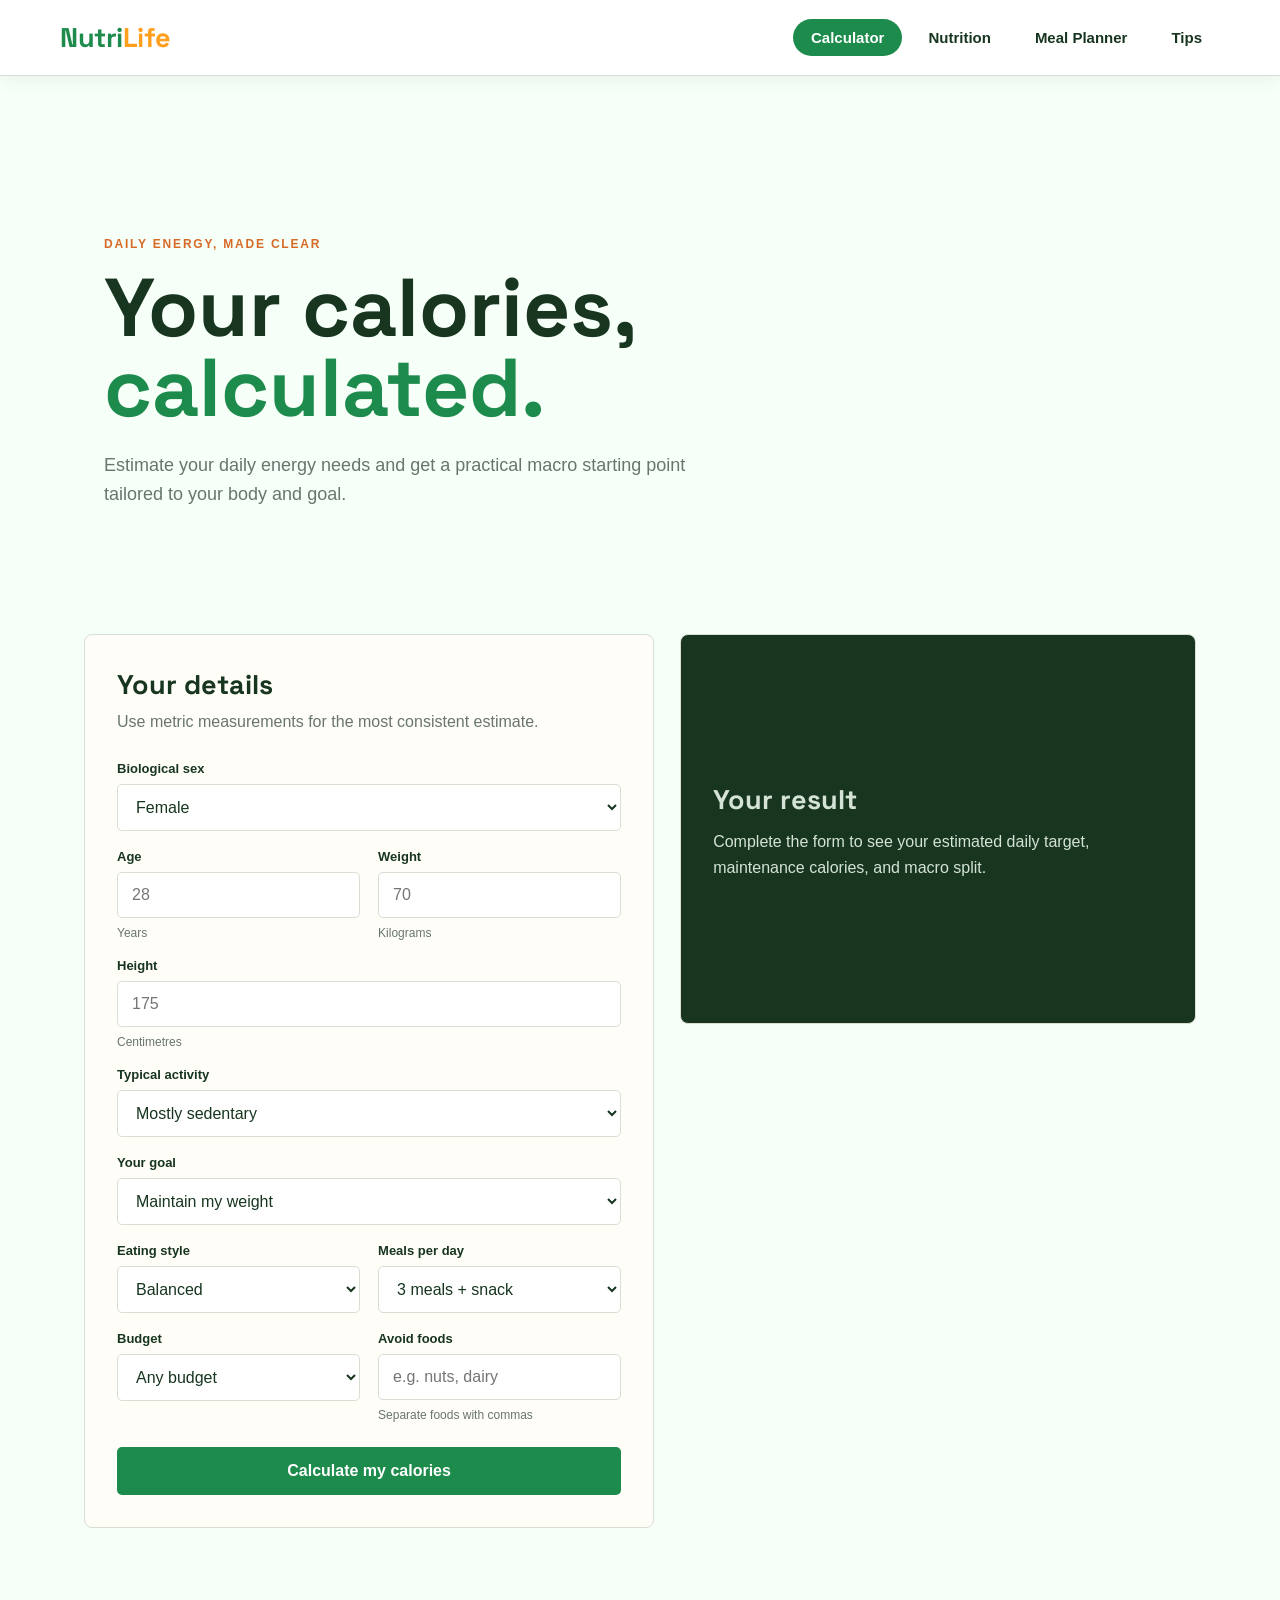
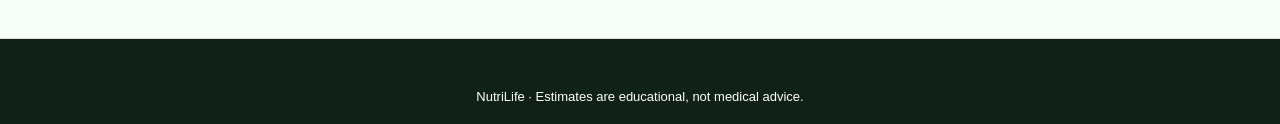
==== calculator.html @ 0fe9500d "c" ====
<!DOCTYPE html>
<html lang="en">
<head>
    <meta charset="UTF-8">
    <meta name="viewport" content="width=device-width, initial-scale=1.0">
    <meta name="description" content="NutriLife calorie calculator for estimating daily calorie needs.">
    <title>Calorie Calculator | NutriLife</title>
    <link rel="stylesheet" href="styles.css">
</head>
<body>
    <header><nav class="navbar"><a href="index.html" class="logo">Nutri<span>Life</span></a><ul class="nav-links" id="navLinks"><li><a href="index.html" class="active">Calculator</a></li><li><a href="nutrition.html">Nutrition</a></li><li><a href="planner.html">Meal Planner</a></li><li><a href="tips.html">Tips</a></li></ul><button class="menu-btn" type="button" onclick="toggleMenu()" aria-label="Open menu">Menu</button></nav></header>
    <main class="calculator-shell">
        <section class="intro"><span class="eyebrow">Daily energy, made clear</span><h1>Your calories,<br><span>calculated.</span></h1><p>Estimate your daily energy needs and get a practical macro starting point tailored to your body and goal.</p></section>
        <div class="calculator-grid">
            <section class="form-panel" aria-labelledby="formTitle"><h2 id="formTitle">Your details</h2><p class="panel-copy">Use metric measurements for the most consistent estimate.</p><form id="calculatorForm"><div class="field-grid">
                <div class="field full"><label for="sex">Biological sex</label><select id="sex" name="sex" required><option value="female">Female</option><option value="male">Male</option></select></div>
                <div class="field"><label for="age">Age</label><input id="age" name="age" type="number" min="15" max="100" placeholder="28" required><span class="hint">Years</span></div>
                <div class="field"><label for="weight">Weight</label><input id="weight" name="weight" type="number" min="35" max="300" step="0.1" placeholder="70" required><span class="hint">Kilograms</span></div>
                <div class="field full"><label for="height">Height</label><input id="height" name="height" type="number" min="120" max="230" placeholder="175" required><span class="hint">Centimetres</span></div>
                <div class="field full"><label for="activity">Typical activity</label><select id="activity" name="activity" required><option value="1.2">Mostly sedentary</option><option value="1.375">Lightly active, 1–3 days/week</option><option value="1.55">Moderately active, 3–5 days/week</option><option value="1.725">Very active, 6–7 days/week</option><option value="1.9">Highly active or physical job</option></select></div>
                <div class="field full"><label for="goal">Your goal</label><select id="goal" name="goal" required><option value="0">Maintain my weight</option><option value="-300">Lose weight gradually</option><option value="300">Gain weight gradually</option></select></div>
                <div class="field"><label for="diet">Eating style</label><select id="diet" name="diet"><option value="balanced">Balanced</option><option value="vegetarian">Vegetarian</option><option value="vegan">Vegan</option><option value="high-protein">High protein</option></select></div>
                <div class="field"><label for="mealsPerDay">Meals per day</label><select id="mealsPerDay" name="mealsPerDay"><option value="3">3 meals</option><option value="4" selected>3 meals + snack</option><option value="5">5 smaller meals</option></select></div>
                <div class="field"><label for="budget">Budget</label><select id="budget" name="budget"><option value="any">Any budget</option><option value="budget">Budget friendly</option></select></div>
                <div class="field"><label for="allergies">Avoid foods</label><input id="allergies" name="allergies" type="text" placeholder="e.g. nuts, dairy"><span class="hint">Separate foods with commas</span></div>
            </div><button class="calculate-btn" type="submit">Calculate my calories</button></form></section>
            <section class="result-panel" id="resultPanel" aria-live="polite" aria-labelledby="resultTitle"><div class="result-empty"><h2 id="resultTitle">Your result</h2><p>Complete the form to see your estimated daily target, maintenance calories, and macro split.</p></div><div class="result-content"><span class="result-label">Suggested daily target</span><div class="target"><span id="targetCalories">0</span> kcal</div><p class="result-note" id="resultNote"></p><div class="stats"><div class="stat"><strong id="maintenanceCalories">0 kcal</strong><span>Maintenance</span></div><div class="stat"><strong id="bmrCalories">0 kcal</strong><span>Resting burn</span></div><div class="stat"><strong id="bmiValue">0</strong><span>Estimated BMI</span></div></div><h3 class="macro-title">Macro starting point</h3><div class="macro"><span>Protein</span><strong id="proteinAmount">0 g</strong></div><div class="macro"><span>Carbohydrates</span><strong id="carbsAmount">0 g</strong></div><div class="macro"><span>Fat</span><strong id="fatsAmount">0 g</strong></div><div class="diet-plan"><h3 class="macro-title">Your daily diet plan</h3><p class="diet-intro">A simple one-day plan matched to your calorie target. Portions can be adjusted to fit your preferences.</p><label class="serving-control" for="servingScale">Portion size <output id="servingValue">100%</output><input id="servingScale" type="range" min="80" max="120" value="100" step="5"></label><div class="meal-plan" id="mealPlan"></div><h3 class="macro-title">Shopping list</h3><div class="shopping-list" id="shoppingList"></div></div></div></section>
        </div>
    </main>
    <footer>NutriLife · Estimates are educational, not medical advice.</footer><script src="calculator.js"></script>
</body>
</html>
---- styles.css ----
@import url('https://fonts.googleapis.com/css2?family=DM+Sans:wght@400;500;700&family=Space+Grotesk:wght@500;600;700&display=swap');

:root {
    --ink: #17231d;
    --muted: #68766d;
    --paper: #f7f5ef;
    --panel: #fffdf8;
    --line: #d9ded3;
    --green: #1d6b4b;
    --lime: #d9ed63;
    --orange: #ef8657;
}

* { box-sizing: border-box; }
html { scroll-behavior: smooth; }
body { margin: 0; color: var(--ink); background: var(--paper); font-family: 'DM Sans', sans-serif; }
button, input, select { font: inherit; }
button { cursor: pointer; }

header { border-bottom: 1px solid var(--line); background: rgba(247, 245, 239, .94); position: sticky; top: 0; z-index: 2; backdrop-filter: blur(12px); }
.navbar { max-width: 1160px; height: 74px; margin: auto; padding: 0 24px; display: flex; align-items: center; justify-content: space-between; }
.logo { color: var(--green); font: 700 25px 'Space Grotesk', sans-serif; text-decoration: none; letter-spacing: 0; }
.logo span { color: var(--orange); }
.nav-links { display: flex; gap: 26px; list-style: none; margin: 0; padding: 0; }
.nav-links a { color: var(--muted); font-size: 14px; text-decoration: none; }
.nav-links a:hover, .nav-links a.active { color: var(--green); }
.menu-btn { display: none; border: 0; background: var(--green); color: white; padding: 9px 12px; border-radius: 6px; }

.calculator-shell { max-width: 1160px; margin: auto; padding: 78px 24px 110px; }
.intro { max-width: 740px; margin-bottom: 46px; }
.eyebrow { color: var(--orange); font-size: 12px; font-weight: 700; letter-spacing: 1.8px; text-transform: uppercase; }
h1, h2, h3 { font-family: 'Space Grotesk', sans-serif; letter-spacing: 0; }
h1 { font-size: clamp(42px, 7vw, 82px); line-height: .98; margin: 16px 0 22px; max-width: 760px; }
h1 span { color: var(--green); }
.intro p { color: var(--muted); font-size: 18px; line-height: 1.6; max-width: 600px; }
.calculator-grid { display: grid; grid-template-columns: minmax(0, 1.05fr) minmax(320px, .95fr); gap: 26px; align-items: start; }
.form-panel, .result-panel { background: var(--panel); border: 1px solid var(--line); border-radius: 8px; padding: 32px; }
.form-panel h2, .result-panel h2 { margin: 0 0 8px; font-size: 27px; }
.panel-copy { color: var(--muted); margin: 0 0 27px; line-height: 1.5; }
.field-grid { display: grid; grid-template-columns: 1fr 1fr; gap: 18px; }
.field { display: flex; flex-direction: column; gap: 8px; }
.field.full { grid-column: 1 / -1; }
label { font-size: 13px; font-weight: 700; }
input, select { width: 100%; border: 1px solid var(--line); border-radius: 5px; padding: 13px 14px; background: white; color: var(--ink); outline: none; }
input:focus, select:focus { border-color: var(--green); box-shadow: 0 0 0 3px rgba(29, 107, 75, .12); }
.hint { color: var(--muted); font-size: 12px; }
.calculate-btn { width: 100%; border: 0; border-radius: 5px; margin-top: 25px; padding: 15px; background: var(--green); color: white; font-weight: 700; }
.calculate-btn:hover { background: #154e38; }
.result-panel { background: var(--green); color: white; position: sticky; top: 100px; }
.result-panel:not(.is-visible) { min-height: 390px; display: flex; flex-direction: column; justify-content: center; }
.result-panel:not(.is-visible) .result-content { display: none; }
.result-empty { color: #d5e3d7; line-height: 1.6; }
.is-visible .result-empty { display: none; }
.result-content { display: none; }
.is-visible .result-content { display: block; }
.nutrition-dashboard { display: grid; grid-template-columns: 1.15fr .85fr; gap: 24px; margin-top: 34px; }
.dashboard-panel { padding: 28px; border: 1px solid var(--line); border-radius: 8px; background: var(--panel); }
.dashboard-heading { display: flex; align-items: flex-start; justify-content: space-between; gap: 18px; }
.dashboard-heading h2 { margin: 6px 0 0; font-size: 24px; }
.dashboard-label { color: var(--orange); font-size: 12px; font-weight: 700; letter-spacing: 1px; text-transform: uppercase; }
.dashboard-copy { color: var(--muted); font-size: 14px; line-height: 1.5; margin: 12px 0 20px; }
.dashboard-reset { border: 1px solid var(--line); border-radius: 5px; background: transparent; color: var(--muted); padding: 8px 12px; font-size: 12px; }
.intake-form { display: grid; grid-template-columns: repeat(3, 1fr); gap: 12px; align-items: end; }
.intake-form label { display: grid; gap: 7px; color: var(--ink); font-size: 12px; font-weight: 700; }
.intake-form input { padding: 11px 12px; }
.intake-form .btn { grid-column: 1 / -1; width: 100%; padding: 12px; }
.intake-status { color: var(--green); font-size: 13px; font-weight: 700; margin-top: 17px; }
.water-percent { color: var(--green); font-size: 19px; font-weight: 700; }
.water-progress { height: 9px; margin: 21px 0; border-radius: 8px; background: #dce8df; overflow: hidden; }
.water-progress-bar { width: 0; height: 100%; border-radius: 8px; background: #4aa9c4; transition: width .25s ease; }
.water-glasses { display: grid; grid-template-columns: repeat(8, 1fr); gap: 7px; }
.water-glass { height: 35px; border: 1px solid #b7d6df; border-radius: 4px; background: #eef8fa; color: white; font-weight: 700; }
.water-glass.filled { border-color: #4aa9c4; background: #4aa9c4; }

@media (max-width: 760px) {
    .nutrition-dashboard { grid-template-columns: 1fr; }
}
@media (max-width: 480px) {
    .intake-form { grid-template-columns: 1fr; }
    .intake-form .btn { grid-column: auto; }
}
.result-label { color: var(--lime); font-size: 13px; font-weight: 700; text-transform: uppercase; letter-spacing: 1px; }
.target { color: var(--lime); font: 700 clamp(48px, 7vw, 72px) 'Space Grotesk', sans-serif; margin: 7px 0 5px; }
.result-note { color: #d5e3d7; line-height: 1.5; margin: 0 0 28px; }
.stats { display: grid; grid-template-columns: 1fr 1fr; gap: 10px; }
.stat { border-top: 1px solid rgba(255,255,255,.25); padding-top: 13px; }
.stat strong { display: block; font: 600 22px 'Space Grotesk', sans-serif; }
.stat span { color: #c0d3c3; font-size: 12px; }
.macro-title { margin: 30px 0 14px; font-size: 16px; }
.macro { display: flex; justify-content: space-between; border-top: 1px solid rgba(255,255,255,.25); padding: 12px 0; color: #e8f1e8; }
.macro strong { color: var(--lime); }
.diet-plan { margin-top: 30px; }
.diet-intro { color: #d5e3d7; font-size: 13px; line-height: 1.5; margin: -2px 0 14px; }
.meal-plan { display: grid; gap: 10px; }
.meal-card { display: flex; align-items: center; justify-content: space-between; gap: 16px; border-top: 1px solid rgba(255,255,255,.25); padding: 12px 0; }
.meal-card p { color: #e8f1e8; font-size: 13px; line-height: 1.4; margin: 5px 0 0; }
.meal-card strong { color: var(--lime); white-space: nowrap; font-size: 14px; }
.meal-label { color: var(--lime); font-size: 12px; font-weight: 700; letter-spacing: .8px; text-transform: uppercase; }
.serving-control { display: grid; grid-template-columns: 1fr auto; gap: 8px; color: #d5e3d7; font-size: 13px; margin: 16px 0; }
.serving-control output { color: var(--lime); font-weight: 700; }
.serving-control input { grid-column: 1 / -1; width: 100%; accent-color: var(--lime); }
.shopping-list { display: grid; gap: 8px; }
.shopping-item { display: flex; align-items: center; gap: 8px; color: #e8f1e8; font-size: 13px; }
.shopping-item input { width: auto; accent-color: var(--lime); }
.history-panel { margin-top: 24px; padding: 28px; border: 1px solid var(--line); border-radius: 8px; background: var(--panel); }
.history-list { display: grid; gap: 8px; }
.history-row { display: flex; flex-wrap: wrap; gap: 16px; border-top: 1px solid var(--line); padding: 12px 0; color: var(--muted); font-size: 13px; }
.history-row strong { color: var(--ink); margin-right: auto; }
.history-delete { border: 1px solid #e2b8ad; border-radius: 5px; padding: 5px 9px; background: transparent; color: #c65f48; font-size: 12px; }
.history-delete:hover { background: #fff0eb; }
.smart-tools, .insights-grid { display: grid; grid-template-columns: repeat(2, minmax(0, 1fr)); gap: 24px; margin-top: 24px; }
.quick-log-grid, .preset-buttons { display: grid; grid-template-columns: repeat(3, 1fr); gap: 10px; margin-top: 20px; }
.quick-log, .preset-buttons button { display: flex; align-items: center; justify-content: center; gap: 8px; min-height: 58px; border: 1px solid var(--line); border-radius: 6px; background: white; color: var(--ink); font-weight: 700; }
.quick-log:hover, .preset-buttons button:hover { border-color: var(--green); color: var(--green); }
.quick-log span { display: grid; text-align: left; font-size: 12px; }
.quick-log small { color: var(--muted); font-size: 11px; font-weight: 400; }
.quick-status { color: var(--muted); font-size: 12px; line-height: 1.4; margin-top: 15px; }
.tool-row { display: flex; align-items: center; gap: 8px; margin-top: 18px; }
.tool-row input, .tool-row select { min-width: 0; padding: 11px 12px; }
.tool-row input { flex: 1; }
.tool-small { border: 0; border-radius: 5px; padding: 11px 14px; background: var(--green); color: white; font-weight: 700; white-space: nowrap; }
.tool-small:hover { background: #146b39; }
.barcode-video { width: 100%; max-height: 180px; margin-top: 15px; object-fit: cover; border-radius: 6px; background: #102217; }
.rings { display: flex; justify-content: space-around; gap: 18px; margin: 24px 0 12px; }
.ring { --ring-progress: 0deg; width: 92px; height: 92px; display: grid; place-content: center; text-align: center; border-radius: 50%; background: conic-gradient(var(--orange) var(--ring-progress), #e5e9df 0); position: relative; }
.ring::before { content: ""; position: absolute; inset: 8px; border-radius: 50%; background: var(--panel); }
.ring span, .ring small { position: relative; z-index: 1; }
.ring span { font-weight: 700; font-size: 17px; }
.ring small { font-size: 10px; color: var(--muted); }
.weekly-total { color: var(--green); font: 700 34px 'Space Grotesk', sans-serif; margin-top: 22px; }
.week-bars { display: flex; align-items: end; gap: 8px; height: 70px; margin-top: 20px; border-bottom: 1px solid var(--line); }
.week-bars span { flex: 1; min-height: 4px; border-radius: 4px 4px 0 0; background: var(--orange); }
.density-grade { color: var(--green); font: 700 36px 'Space Grotesk', sans-serif; }
.density-meter { height: 12px; margin-top: 24px; border-radius: 8px; background: #e5e9df; overflow: hidden; }
.density-meter div { width: 0; height: 100%; border-radius: inherit; background: linear-gradient(90deg, var(--orange), var(--lime)); transition: width .3s ease; }
.badges { display: flex; gap: 8px; flex-wrap: wrap; margin-top: 24px; }
.badges span { padding: 9px 11px; border: 1px solid var(--line); border-radius: 5px; color: var(--muted); font-size: 12px; }
.badges span.unlocked { border-color: var(--green); background: #e8f5e9; color: var(--green); font-weight: 700; }
.export-buttons { display: flex; gap: 8px; margin-top: 18px; }
.reminder-panel { margin-top: 24px; }
.reminder-controls { display: flex; align-items: end; gap: 12px; flex-wrap: wrap; margin-top: 20px; }
.reminder-controls label { display: grid; gap: 7px; color: var(--ink); font-size: 12px; }
.reminder-controls input { padding: 10px; }

@media (max-width: 760px) {
    .smart-tools, .insights-grid { grid-template-columns: 1fr; }
}
@media (max-width: 480px) {
    .quick-log-grid, .preset-buttons { grid-template-columns: 1fr; }
    .tool-row { flex-wrap: wrap; }
    .tool-row input, .tool-row select { flex: 1 1 42%; }
    .rings { gap: 8px; }
    .ring { width: 78px; height: 78px; }
}
footer { border-top: 1px solid var(--line); padding: 24px; color: var(--muted); font-size: 13px; text-align: center; }

@media (max-width: 760px) {
    .nav-links { display: none; }
    .menu-btn { display: block; }
    .calculator-shell { padding-top: 54px; }
    .calculator-grid { grid-template-columns: 1fr; }
    .result-panel { position: static; }
}
@media (max-width: 480px) {
    .navbar, .calculator-shell { padding-left: 18px; padding-right: 18px; }
    .form-panel, .result-panel { padding: 23px; }
    .field-grid { grid-template-columns: 1fr; }
    .field.full { grid-column: auto; }
}/* =========================
   GOOGLE FONTS
========================= */

@import url('https://fonts.googleapis.com/css2?family=Inter:wght@400;600;700;900&display=swap');

/* =========================
   GLOBAL STYLES
========================= */

* {
    margin: 0;
    padding: 0;
    box-sizing: border-box;
    scroll-behavior: smooth;
}

body {
    font-family: 'Inter', Arial, Helvetica, sans-serif;
    background: #f6fff8;
    color: #17351f;
}

button,
input {
    font: inherit;
}

button {
    cursor: pointer;
}

a {
    text-decoration: none;
    color: inherit;
}

/* =========================
   NAVBAR
========================= */

header {
    position: sticky;
    top: 0;
    z-index: 1000;
    background: rgba(255, 255, 255, 0.92);
    backdrop-filter: blur(14px);
    -webkit-backdrop-filter: blur(14px);
    box-shadow: 0 2px 20px rgba(0, 0, 0, 0.07);
}

.navbar {
    max-width: 1200px;
    margin: auto;
    height: 75px;
    display: flex;
    align-items: center;
    justify-content: space-between;
    padding: 0 20px;
}

.logo {
    font-size: 27px;
    font-weight: 900;
    color: #1d8b4c;
    letter-spacing: -0.5px;
}

.logo span {
    color: #ff9f1c;
}

.nav-links {
    display: flex;
    gap: 8px;
    list-style: none;
}

.nav-links a {
    text-decoration: none;
    color: #17351f;
    font-weight: 600;
    padding: 10px 18px;
    border-radius: 30px;
    transition: all 0.3s ease;
    font-size: 15px;
}

.nav-links a:hover {
    color: #1d8b4c;
    background: rgba(29, 139, 76, 0.08);
}

.nav-links a.active {
    color: white;
    background: #1d8b4c;
}

.menu-btn {
    display: none;
    border: none;
    background: #1d8b4c;
    color: white;
    padding: 10px 13px;
    border-radius: 8px;
    font-size: 18px;
}

/* =========================
   HERO
========================= */

.hero {
    min-height: 650px;
    display: flex;
    align-items: center;
    background:
        linear-gradient(90deg, rgba(246, 255, 248, 0.98), rgba(246, 255, 248, 0.65)),
        url("https://images.unsplash.com/photo-1498837167922-ddd27525d352?auto=format&fit=crop&w=1800&q=80") center/cover;
}

.hero-content {
    max-width: 1200px;
    width: 100%;
    margin: auto;
    padding: 60px 20px;
}

.hero h1 {
    max-width: 650px;
    font-size: clamp(45px, 7vw, 78px);
    line-height: 1;
    margin-bottom: 25px;
    letter-spacing: -2px;
}

.hero h1 span {
    color: #1d8b4c;
}

.hero p {
    max-width: 580px;
    font-size: 20px;
    line-height: 1.7;
    color: #52645a;
    margin-bottom: 30px;
}

.hero-buttons {
    display: flex;
    gap: 15px;
    flex-wrap: wrap;
}

/* =========================
   PAGE HERO (sub-pages)
========================= */

.page-hero {
    padding: 70px 20px 50px;
    text-align: center;
    position: relative;
    overflow: hidden;
}

.page-hero::before {
    content: '';
    position: absolute;
    inset: 0;
    background: linear-gradient(135deg, #e8f5e9 0%, #f6fff8 50%, #fff3e0 100%);
    z-index: 0;
}

.page-hero > * {
    position: relative;
    z-index: 1;
}

.page-hero .page-icon {
    font-size: 56px;
    margin-bottom: 16px;
    display: block;
    animation: float 3s ease-in-out infinite;
}

@keyframes float {
    0%, 100% { transform: translateY(0); }
    50% { transform: translateY(-10px); }
}

.page-hero h1 {
    font-size: clamp(34px, 5vw, 52px);
    margin-bottom: 12px;
    letter-spacing: -1.5px;
    color: #17351f;
}

.page-hero h1 span {
    color: #1d8b4c;
}

.page-hero p {
    font-size: 18px;
    color: #68766d;
    max-width: 550px;
    margin: 0 auto;
    line-height: 1.6;
}

/* =========================
   BUTTONS
========================= */

.btn {
    border: none;
    padding: 15px 28px;
    border-radius: 30px;
    font-weight: 700;
    transition: all 0.3s ease;
    font-size: 15px;
    display: inline-block;
}

.btn-primary {
    background: #1d8b4c;
    color: white;
    box-shadow: 0 4px 15px rgba(29, 139, 76, 0.3);
}

.btn-primary:hover {
    transform: translateY(-3px);
    background: #146b39;
    box-shadow: 0 6px 20px rgba(29, 139, 76, 0.4);
}

.btn-secondary {
    background: white;
    color: #1d8b4c;
    border: 2px solid #1d8b4c;
}

.btn-secondary:hover {
    background: #1d8b4c;
    color: white;
}

/* =========================
   SECTIONS
========================= */

section {
    padding: 80px 20px;
}

.container {
    max-width: 1200px;
    margin: auto;
}

.section-title {
    text-align: center;
    margin-bottom: 45px;
}

.section-title h2 {
    font-size: 40px;
    margin-bottom: 12px;
    letter-spacing: -1px;
}

.section-title p {
    color: #68766d;
    font-size: 17px;
}

/* =========================
   BENEFITS
========================= */

.benefits {
    background: white;
}

.benefit-grid {
    display: grid;
    grid-template-columns: repeat(4, 1fr);
    gap: 20px;
}

.benefit-card {
    text-align: center;
    padding: 35px 22px;
    border-radius: 20px;
    background: #f6fff8;
    transition: all 0.3s ease;
    border: 1px solid transparent;
}

.benefit-card:hover {
    transform: translateY(-8px);
    box-shadow: 0 15px 35px rgba(0, 0, 0, 0.08);
    border-color: rgba(29, 139, 76, 0.15);
}

.benefit-icon {
    font-size: 45px;
    margin-bottom: 15px;
}

.benefit-card h3 {
    margin-bottom: 10px;
    font-size: 18px;
}

.benefit-card p {
    color: #68766d;
    font-size: 15px;
    line-height: 1.5;
}

/* =========================
   RECIPES
========================= */

.recipes {
    background: #f1faf3;
}

.recipe-tools {
    display: flex;
    justify-content: center;
    gap: 12px;
    flex-wrap: wrap;
    margin-bottom: 35px;
}

#searchBox {
    width: 320px;
    max-width: 100%;
    padding: 14px 18px;
    border-radius: 30px;
    border: 1px solid #cbd8cf;
    outline: none;
    font-size: 15px;
    transition: border-color 0.3s, box-shadow 0.3s;
}

#searchBox:focus {
    border-color: #1d8b4c;
    box-shadow: 0 0 0 3px rgba(29, 139, 76, 0.1);
}

.filter-btn {
    padding: 12px 20px;
    border-radius: 25px;
    border: none;
    background: white;
    color: #1d8b4c;
    font-weight: 700;
    font-size: 14px;
    transition: all 0.3s ease;
}

.filter-btn.active,
.filter-btn:hover {
    background: #1d8b4c;
    color: white;
    box-shadow: 0 4px 12px rgba(29, 139, 76, 0.25);
}

.recipe-grid {
    display: grid;
    grid-template-columns: repeat(3, 1fr);
    gap: 25px;
}

.world-recipes {
    background: #fffdf8;
}

.world-controls {
    display: flex;
    align-items: center;
    justify-content: center;
    gap: 12px;
    margin-bottom: 35px;
}

.world-controls label {
    color: #17351f;
    font-weight: 700;
}

#countrySelect {
    min-width: 240px;
    padding: 13px 18px;
    border: 1px solid #cbd8cf;
    border-radius: 30px;
    background: white;
    color: #17351f;
    font-size: 15px;
}

.country-tag {
    display: inline-block;
    margin-bottom: 10px;
    color: #d66b27;
    font-size: 12px;
    font-weight: 800;
    letter-spacing: 1px;
    text-transform: uppercase;
}

.recipe-card {
    background: white;
    border-radius: 20px;
    overflow: hidden;
    box-shadow: 0 5px 20px rgba(0, 0, 0, 0.07);
    transition: all 0.35s ease;
}

.recipe-card:hover {
    transform: translateY(-7px);
    box-shadow: 0 12px 35px rgba(0, 0, 0, 0.12);
}

.recipe-img {
    height: 220px;
    width: 100%;
    object-fit: cover;
    transition: transform 0.5s ease;
}

.recipe-card:hover .recipe-img {
    transform: scale(1.05);
}

.recipe-body {
    padding: 22px;
}

.recipe-body h3 {
    margin-bottom: 10px;
    font-size: 22px;
}

.recipe-body p {
    color: #68766d;
    line-height: 1.5;
    margin-bottom: 15px;
    font-size: 15px;
}

.recipe-info {
    display: flex;
    justify-content: space-between;
    color: #1d8b4c;
    font-size: 14px;
    margin-bottom: 15px;
    font-weight: 600;
}

.favorite {
    float: right;
    border: none;
    background: transparent;
    font-size: 25px;
    transition: transform 0.2s;
}

.favorite:hover {
    transform: scale(1.2);
}

/* =========================
   RECIPE MODAL
========================= */

.recipe-modal-overlay {
    position: fixed;
    inset: 0;
    background: rgba(0, 0, 0, 0.6);
    backdrop-filter: blur(6px);
    -webkit-backdrop-filter: blur(6px);
    z-index: 2000;
    display: flex;
    align-items: center;
    justify-content: center;
    padding: 20px;
    opacity: 0;
    visibility: hidden;
    transition: all 0.35s ease;
}

.recipe-modal-overlay.active {
    opacity: 1;
    visibility: visible;
}

.recipe-modal {
    background: white;
    border-radius: 24px;
    max-width: 680px;
    width: 100%;
    max-height: 90vh;
    overflow-y: auto;
    box-shadow: 0 25px 60px rgba(0, 0, 0, 0.25);
    transform: translateY(30px) scale(0.95);
    transition: transform 0.35s ease;
    position: relative;
}

.recipe-modal-overlay.active .recipe-modal {
    transform: translateY(0) scale(1);
}

.recipe-modal-close {
    position: absolute;
    top: 16px;
    right: 16px;
    width: 40px;
    height: 40px;
    border-radius: 50%;
    border: none;
    background: rgba(255, 255, 255, 0.9);
    backdrop-filter: blur(8px);
    font-size: 20px;
    display: flex;
    align-items: center;
    justify-content: center;
    z-index: 10;
    transition: all 0.2s;
    box-shadow: 0 2px 10px rgba(0, 0, 0, 0.15);
}

.recipe-modal-close:hover {
    background: white;
    transform: scale(1.1);
}

.recipe-modal-img {
    width: 100%;
    height: 280px;
    object-fit: cover;
    border-radius: 24px 24px 0 0;
}

.recipe-modal-body {
    padding: 32px;
}

.recipe-modal-body h2 {
    font-size: 28px;
    margin-bottom: 6px;
    letter-spacing: -0.5px;
    color: #17351f;
}

.recipe-modal-meta {
    display: flex;
    gap: 20px;
    margin-bottom: 24px;
    color: #1d8b4c;
    font-weight: 600;
    font-size: 15px;
}

.recipe-modal-section {
    margin-bottom: 28px;
}

.recipe-modal-section h3 {
    font-size: 18px;
    color: #17351f;
    margin-bottom: 14px;
    display: flex;
    align-items: center;
    gap: 8px;
}

.recipe-modal-section h3 .section-icon {
    font-size: 22px;
}

/* Ingredients as tags */

.ingredients-list {
    display: flex;
    flex-wrap: wrap;
    gap: 8px;
    list-style: none;
}

.ingredients-list li {
    background: #f1faf3;
    border: 1px solid rgba(29, 139, 76, 0.15);
    padding: 8px 16px;
    border-radius: 30px;
    font-size: 14px;
    color: #17351f;
    font-weight: 500;
    transition: all 0.2s;
}

.ingredients-list li:hover {
    background: #e0f2e5;
    border-color: rgba(29, 139, 76, 0.3);
}

/* Steps numbered list */

.steps-list {
    list-style: none;
    counter-reset: step-counter;
}

.steps-list li {
    counter-increment: step-counter;
    display: flex;
    align-items: flex-start;
    gap: 16px;
    padding: 16px 0;
    border-bottom: 1px solid #f0f5f1;
    font-size: 15px;
    line-height: 1.6;
    color: #3a4d40;
}

.steps-list li:last-child {
    border-bottom: none;
}

.steps-list li::before {
    content: counter(step-counter);
    min-width: 36px;
    height: 36px;
    background: linear-gradient(135deg, #1d8b4c, #2ecc71);
    color: white;
    border-radius: 50%;
    display: flex;
    align-items: center;
    justify-content: center;
    font-weight: 700;
    font-size: 14px;
    flex-shrink: 0;
    box-shadow: 0 3px 10px rgba(29, 139, 76, 0.25);
}

/* Custom scrollbar for modal */

.recipe-modal::-webkit-scrollbar {
    width: 6px;
}

.recipe-modal::-webkit-scrollbar-track {
    background: transparent;
}

.recipe-modal::-webkit-scrollbar-thumb {
    background: #cbd8cf;
    border-radius: 10px;
}

@media(max-width: 600px) {
    .recipe-modal-img {
        height: 200px;
    }

    .recipe-modal-body {
        padding: 24px 20px;
    }

    .recipe-modal-body h2 {
        font-size: 24px;
    }
}

/* =========================
   CALORIE CALCULATOR
========================= */

.calculator-shell {
    max-width: 1160px;
    margin: auto;
    padding: 78px 24px 110px;
}

.calculator-shell .intro {
    max-width: 740px;
    margin-bottom: 46px;
}

.calculator-shell .eyebrow {
    color: #d66b27;
    font-size: 12px;
    font-weight: 700;
    letter-spacing: 1.8px;
    text-transform: uppercase;
}

.calculator-shell h1 {
    font-size: clamp(42px, 7vw, 82px);
    line-height: .98;
    margin: 16px 0 22px;
}

.calculator-shell h1 span { color: #1d8b4c; }

.calculator-shell .intro p {
    color: #68766d;
    font-size: 18px;
    line-height: 1.6;
    max-width: 600px;
}

.calculator-grid {
    display: grid;
    grid-template-columns: minmax(0, 1.05fr) minmax(320px, .95fr);
    gap: 26px;
    align-items: start;
}

.form-panel,
.result-panel {
    background: #fffdf8;
    border: 1px solid #d9ded3;
    border-radius: 8px;
    padding: 32px;
}

.form-panel h2,
.result-panel h2 { margin: 0 0 8px; font-size: 27px; }
.panel-copy { color: #68766d; margin: 0 0 27px; line-height: 1.5; }
.field-grid { display: grid; grid-template-columns: 1fr 1fr; gap: 18px; }
.field { display: flex; flex-direction: column; gap: 8px; }
.field.full { grid-column: 1 / -1; }
.field label { font-size: 13px; font-weight: 700; }
.field input,
.field select { width: 100%; padding: 13px 14px; border: 1px solid #d9ded3; border-radius: 5px; background: white; color: #17351f; outline: none; }
.field input:focus,
.field select:focus { border-color: #1d8b4c; box-shadow: 0 0 0 3px rgba(29, 139, 76, .12); }
.hint { color: #68766d; font-size: 12px; }
.calculate-btn { width: 100%; border: 0; border-radius: 5px; margin-top: 25px; padding: 15px; background: #1d8b4c; color: white; font-weight: 700; }
.calculate-btn:hover { background: #146b39; }
.result-panel { background: #17351f; color: white; position: sticky; top: 100px; }
.result-panel:not(.is-visible) { min-height: 390px; display: flex; flex-direction: column; justify-content: center; }
.result-panel:not(.is-visible) .result-content,
.result-content { display: none; }
.result-panel.is-visible .result-content { display: block; }
.result-empty { color: #d5e3d7; line-height: 1.6; }
.result-panel.is-visible .result-empty { display: none; }
.result-label { color: #d9ed63; font-size: 13px; font-weight: 700; text-transform: uppercase; letter-spacing: 1px; }
.target { color: #d9ed63; font-size: clamp(48px, 7vw, 72px); font-weight: 900; margin: 7px 0 5px; }
.result-note { color: #d5e3d7; line-height: 1.5; margin: 0 0 28px; }
.stats { display: grid; grid-template-columns: 1fr 1fr; gap: 10px; }
.stat { border-top: 1px solid rgba(255,255,255,.25); padding-top: 13px; }
.stat strong { display: block; font-size: 22px; }
.stat span { color: #c0d3c3; font-size: 12px; }
.macro-title { margin: 30px 0 14px; font-size: 16px; }
.macro { display: flex; justify-content: space-between; border-top: 1px solid rgba(255,255,255,.25); padding: 12px 0; color: #e8f1e8; }
.macro strong { color: #d9ed63; }

@media(max-width: 760px) {
    .calculator-grid { grid-template-columns: 1fr; }
    .result-panel { position: static; }
}

@media(max-width: 480px) {
    .form-panel, .result-panel { padding: 23px; }
    .field-grid { grid-template-columns: 1fr; }
    .field.full { grid-column: auto; }
}

/* =========================
   NUTRITION
========================= */

.nutrition {
    background: white;
}

.nutrition-grid {
    display: grid;
    grid-template-columns: repeat(4, 1fr);
    gap: 20px;
}

.nutrition-card {
    padding: 30px;
    border-radius: 20px;
    text-align: center;
    background: #f6fff8;
    transition: all 0.3s ease;
    border: 1px solid transparent;
}

.nutrition-card:hover {
    transform: translateY(-5px);
    box-shadow: 0 10px 25px rgba(0, 0, 0, 0.06);
    border-color: rgba(29, 139, 76, 0.15);
}

.nutrition-card .number {
    font-size: 42px;
    font-weight: 900;
    color: #1d8b4c;
}

.nutrition-card h3 {
    margin-top: 5px;
    font-size: 17px;
}

.nutrition-card p {
    color: #68766d;
    font-size: 14px;
    margin-top: 4px;
}

.progress {
    width: 100%;
    height: 8px;
    background: #dce8df;
    border-radius: 10px;
    margin-top: 15px;
    overflow: hidden;
}

.progress-bar {
    height: 100%;
    background: linear-gradient(90deg, #1d8b4c, #2ecc71);
    border-radius: 10px;
    transition: width 1s ease;
}

/* Nutrition info panel */

.nutrition-info-grid {
    display: grid;
    grid-template-columns: repeat(2, 1fr);
    gap: 25px;
    margin-top: 50px;
}

.nutrition-info-card {
    background: #f6fff8;
    border-radius: 20px;
    padding: 30px;
    border: 1px solid rgba(29, 139, 76, 0.1);
    transition: all 0.3s ease;
}

.nutrition-info-card:hover {
    box-shadow: 0 8px 25px rgba(0, 0, 0, 0.06);
    border-color: rgba(29, 139, 76, 0.2);
}

.nutrition-info-card .info-icon {
    font-size: 36px;
    margin-bottom: 12px;
}

.nutrition-info-card h3 {
    margin-bottom: 8px;
    font-size: 20px;
    color: #17351f;
}

.nutrition-info-card p {
    color: #68766d;
    line-height: 1.6;
    font-size: 15px;
}

/* =========================
   MEAL PLANNER
========================= */

.planner {
    background: #17351f;
    color: white;
}

.planner-container {
    max-width: 900px;
    margin: auto;
}

.day-tabs {
    display: flex;
    gap: 8px;
    flex-wrap: wrap;
    justify-content: center;
    margin-bottom: 30px;
}

.day-tab {
    padding: 10px 20px;
    border-radius: 25px;
    border: 2px solid rgba(255, 255, 255, 0.2);
    background: transparent;
    color: white;
    font-weight: 600;
    font-size: 14px;
    transition: all 0.3s ease;
}

.day-tab.active,
.day-tab:hover {
    background: #ff9f1c;
    border-color: #ff9f1c;
    color: white;
}

.meal-section-label {
    color: #b8c6bd;
    font-size: 13px;
    font-weight: 700;
    text-transform: uppercase;
    letter-spacing: 1px;
    margin-bottom: 10px;
    margin-top: 20px;
}

.meal-input {
    display: flex;
    gap: 10px;
    margin-bottom: 25px;
}

.meal-input input {
    flex: 1;
    padding: 15px 18px;
    border: none;
    border-radius: 12px;
    outline: none;
    font-size: 15px;
}

.meal-input input:focus {
    box-shadow: 0 0 0 3px rgba(255, 159, 28, 0.3);
}

.add-btn {
    border: none;
    padding: 0 22px;
    border-radius: 12px;
    background: #ff9f1c;
    color: white;
    font-weight: 700;
    transition: all 0.3s ease;
    font-size: 15px;
}

.add-btn:hover {
    background: #e8900a;
    transform: translateY(-2px);
}

.meal-list {
    list-style: none;
}

.meal-list li {
    background: white;
    color: #17351f;
    margin-bottom: 10px;
    padding: 16px 20px;
    border-radius: 12px;
    display: flex;
    justify-content: space-between;
    align-items: center;
    animation: slideIn 0.3s ease;
    font-weight: 500;
}

@keyframes slideIn {
    from {
        opacity: 0;
        transform: translateY(-10px);
    }
    to {
        opacity: 1;
        transform: translateY(0);
    }
}

.remove {
    border: none;
    background: transparent;
    color: #e74c3c;
    font-weight: bold;
    transition: transform 0.2s;
}

.remove:hover {
    transform: scale(1.1);
}

/* =========================
   TIPS
========================= */

.tips {
    background: #f1faf3;
}

.tip-box {
    background: white;
    border-radius: 25px;
    padding: 50px 40px;
    text-align: center;
    max-width: 800px;
    margin: auto;
    box-shadow: 0 10px 30px rgba(0, 0, 0, 0.06);
    border: 1px solid rgba(29, 139, 76, 0.08);
}

#tipText {
    font-size: 24px;
    line-height: 1.5;
    margin-bottom: 25px;
    color: #17351f;
    font-weight: 500;
}

.tips-grid {
    display: grid;
    grid-template-columns: repeat(3, 1fr);
    gap: 20px;
    margin-top: 50px;
}

.tip-card {
    background: white;
    border-radius: 20px;
    padding: 30px 25px;
    text-align: center;
    box-shadow: 0 5px 15px rgba(0, 0, 0, 0.05);
    transition: all 0.3s ease;
    border: 1px solid transparent;
}

.tip-card:hover {
    transform: translateY(-6px);
    box-shadow: 0 12px 30px rgba(0, 0, 0, 0.1);
    border-color: rgba(29, 139, 76, 0.15);
}

.tip-card .tip-icon {
    font-size: 40px;
    margin-bottom: 15px;
    display: block;
}

.tip-card h3 {
    font-size: 18px;
    margin-bottom: 8px;
    color: #17351f;
}

.tip-card p {
    color: #68766d;
    font-size: 15px;
    line-height: 1.5;
}

/* =========================
   NEWSLETTER
========================= */

.newsletter {
    background: white;
}

.newsletter-box {
    max-width: 800px;
    margin: auto;
    background: linear-gradient(135deg, #1d8b4c, #146b39);
    color: white;
    border-radius: 25px;
    padding: 55px 35px;
    text-align: center;
    box-shadow: 0 15px 40px rgba(29, 139, 76, 0.25);
}

.newsletter-box h2 {
    font-size: 35px;
    margin-bottom: 15px;
    letter-spacing: -0.5px;
}

.newsletter-box p {
    margin-bottom: 25px;
    font-size: 17px;
    opacity: 0.9;
}

.newsletter-form {
    display: flex;
    max-width: 550px;
    margin: auto;
}

.newsletter-form input {
    flex: 1;
    padding: 16px 20px;
    border: none;
    border-radius: 30px 0 0 30px;
    outline: none;
    font-size: 15px;
}

.newsletter-form button {
    padding: 16px 28px;
    border: none;
    border-radius: 0 30px 30px 0;
    background: #ff9f1c;
    color: white;
    font-weight: bold;
    font-size: 15px;
    transition: background 0.3s;
}

.newsletter-form button:hover {
    background: #e8900a;
}

/* =========================
   FOOTER
========================= */

footer {
    background: #102217;
    color: white;
    padding: 50px 20px 20px;
}

.footer-grid {
    max-width: 1200px;
    margin: auto;
    display: grid;
    grid-template-columns: 2fr 1fr 1fr;
    gap: 40px;
}

footer h3 {
    margin-bottom: 15px;
    font-size: 18px;
}

footer p,
footer li {
    color: #b8c6bd;
    line-height: 1.8;
    font-size: 15px;
}

footer ul {
    list-style: none;
}

footer a {
    color: #b8c6bd;
    text-decoration: none;
    transition: color 0.3s;
}

footer a:hover {
    color: white;
}

.copyright {
    text-align: center;
    border-top: 1px solid #2c3e32;
    margin-top: 35px;
    padding-top: 20px;
    color: #8fa095;
    font-size: 14px;
}

/* =========================
   MOBILE
========================= */

@media(max-width: 900px) {

    .benefit-grid,
    .nutrition-grid {
        grid-template-columns: repeat(2, 1fr);
    }

    .recipe-grid {
        grid-template-columns: repeat(2, 1fr);
    }

    .nutrition-info-grid {
        grid-template-columns: 1fr;
    }

    .tips-grid {
        grid-template-columns: repeat(2, 1fr);
    }

    .nav-links {
        display: none;
        position: absolute;
        top: 75px;
        left: 0;
        width: 100%;
        background: white;
        flex-direction: column;
        padding: 25px;
        box-shadow: 0 10px 20px rgba(0, 0, 0, 0.1);
        gap: 5px;
    }

    .nav-links.show {
        display: flex;
    }

    .menu-btn {
        display: block;
    }
}

@media(max-width: 600px) {

    .hero {
        min-height: 600px;
    }

    .hero h1 {
        font-size: 48px;
    }

    .hero p {
        font-size: 17px;
    }

    .benefit-grid,
    .nutrition-grid,
    .recipe-grid,
    .footer-grid,
    .tips-grid {
        grid-template-columns: 1fr;
    }

    .meal-input {
        flex-direction: column;
    }

    .add-btn {
        padding: 14px;
    }

    .newsletter-form {
        flex-direction: column;
        gap: 10px;
    }

    .newsletter-form input,
    .newsletter-form button {
        border-radius: 30px;
    }

    .day-tabs {
        gap: 6px;
    }

    .day-tab {
        padding: 8px 14px;
        font-size: 13px;
    }

    .page-hero {
        padding: 50px 20px 40px;
    }
}
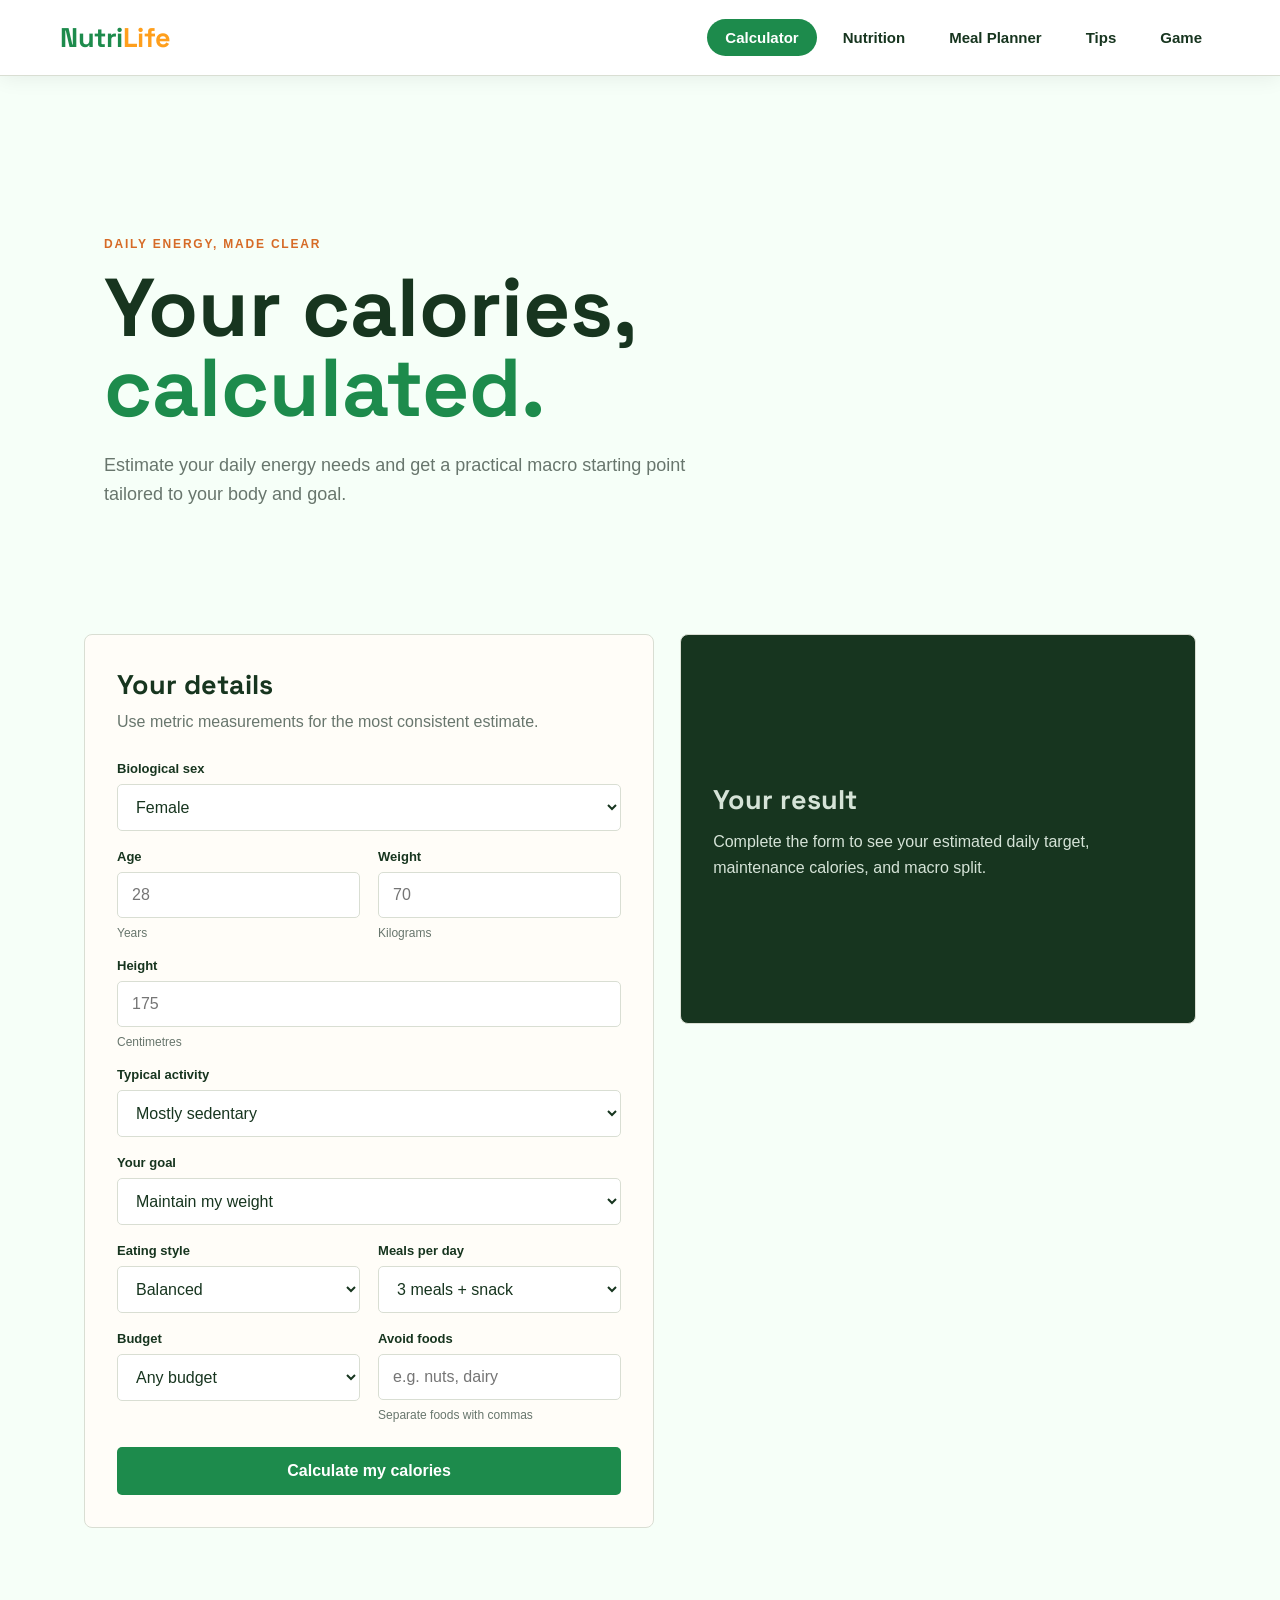
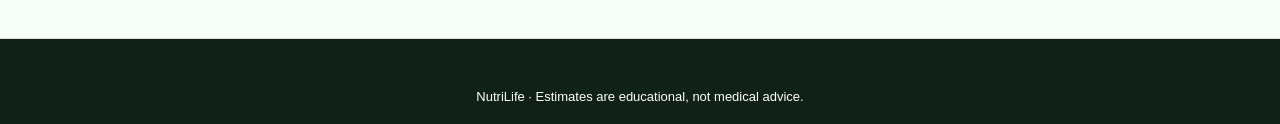
==== commit c3b18418: "c" ====
--- a/calculator.html
+++ b/calculator.html
@@ -8,7 +8,7 @@
     <link rel="stylesheet" href="styles.css">
 </head>
 <body>
-    <header><nav class="navbar"><a href="index.html" class="logo">Nutri<span>Life</span></a><ul class="nav-links" id="navLinks"><li><a href="index.html" class="active">Calculator</a></li><li><a href="nutrition.html">Nutrition</a></li><li><a href="planner.html">Meal Planner</a></li><li><a href="tips.html">Tips</a></li></ul><button class="menu-btn" type="button" onclick="toggleMenu()" aria-label="Open menu">Menu</button></nav></header>
+    <header><nav class="navbar"><a href="index.html" class="logo">Nutri<span>Life</span></a><ul class="nav-links" id="navLinks"><li><a href="index.html" class="active">Calculator</a></li><li><a href="nutrition.html">Nutrition</a></li><li><a href="planner.html">Meal Planner</a></li><li><a href="tips.html">Tips</a></li><li><a href="game.html">Game</a></li></ul><button class="menu-btn" type="button" onclick="toggleMenu()" aria-label="Open menu">Menu</button></nav></header>
     <main class="calculator-shell">
         <section class="intro"><span class="eyebrow">Daily energy, made clear</span><h1>Your calories,<br><span>calculated.</span></h1><p>Estimate your daily energy needs and get a practical macro starting point tailored to your body and goal.</p></section>
         <div class="calculator-grid">
--- a/styles.css
+++ b/styles.css
@@ -108,6 +108,37 @@
 .history-row strong { color: var(--ink); margin-right: auto; }
 .history-delete { border: 1px solid #e2b8ad; border-radius: 5px; padding: 5px 9px; background: transparent; color: #c65f48; font-size: 12px; }
 .history-delete:hover { background: #fff0eb; }
+.game-page { background: #102217; color: white; min-height: 100vh; }
+.game-page header { background: rgba(16, 34, 23, .95); border-color: rgba(255,255,255,.12); }
+.game-page .nav-links a { color: #b8c6bd; }
+.game-page .nav-links a:hover, .game-page .nav-links a.active { color: var(--lime); }
+.game-shell { max-width: 1000px; margin: auto; padding: 70px 24px 90px; }
+.game-intro { max-width: 680px; margin-bottom: 35px; }
+.game-intro h1 { font-size: clamp(46px, 8vw, 86px); line-height: .95; margin: 14px 0 18px; }
+.game-intro h1 span { color: var(--lime); }
+.game-intro p { color: #b8c6bd; font-size: 18px; line-height: 1.6; }
+.game-panel { padding: 24px; border: 1px solid rgba(255,255,255,.15); border-radius: 10px; background: #193526; box-shadow: 0 20px 55px rgba(0,0,0,.22); }
+.game-topbar { display: grid; grid-template-columns: repeat(3, 1fr); gap: 10px; margin-bottom: 18px; }
+.game-topbar > div { padding: 13px 16px; border-radius: 6px; background: rgba(255,255,255,.08); }
+.game-stat-label { display: block; color: #b8c6bd; font-size: 11px; letter-spacing: 1px; text-transform: uppercase; }
+.game-topbar strong { display: block; color: var(--lime); font: 700 27px 'Space Grotesk', sans-serif; margin-top: 4px; }
+.game-stage { height: 480px; position: relative; overflow: hidden; border-radius: 7px; border: 1px solid rgba(255,255,255,.12); background: radial-gradient(circle at 50% 0%, #376b45 0, #234d35 34%, #132c20 100%); outline: none; }
+.game-stage:focus { box-shadow: 0 0 0 3px rgba(217,237,99,.5); }
+.game-stage::after { content: ""; position: absolute; inset: auto 0 0; height: 50px; background: #0e2118; border-top: 1px solid rgba(217,237,99,.25); }
+.game-message { position: absolute; z-index: 3; inset: 0; display: grid; place-content: center; text-align: center; padding: 24px; background: rgba(16,34,23,.62); }
+.game-message[hidden] { display: none; }
+.game-message h2 { font-size: 32px; margin: 0 0 8px; }
+.game-message p { color: #d5e3d7; margin: 0 0 20px; }
+.game-start { border: 0; border-radius: 5px; padding: 14px 24px; background: var(--lime); color: #17231d; font-weight: 700; }
+.basket { position: absolute; z-index: 2; bottom: 13px; left: 50%; transform: translateX(-50%); font-size: 43px; transition: left .12s ease; }
+.falling-food { position: absolute; z-index: 1; top: -50px; font-size: 34px; animation: foodFall linear forwards; }
+@keyframes foodFall { to { top: calc(100% + 35px); transform: rotate(360deg); } }
+.game-controls { display: flex; justify-content: center; gap: 15px; margin-top: 18px; }
+.game-controls button { width: 58px; height: 45px; border: 1px solid rgba(255,255,255,.2); border-radius: 5px; background: #244a35; color: white; font-size: 26px; }
+.game-controls button:hover { background: var(--green); border-color: var(--lime); }
+.game-status { color: #b8c6bd; text-align: center; font-size: 13px; margin: 15px 0 0; }
+.game-page footer { background: #0e2118; border-color: rgba(255,255,255,.12); color: #b8c6bd; }
+@media (max-width: 600px) { .game-shell { padding: 48px 16px 65px; } .game-panel { padding: 14px; } .game-stage { height: 420px; } }
 .smart-tools, .insights-grid { display: grid; grid-template-columns: repeat(2, minmax(0, 1fr)); gap: 24px; margin-top: 24px; }
 .quick-log-grid, .preset-buttons { display: grid; grid-template-columns: repeat(3, 1fr); gap: 10px; margin-top: 20px; }
 .quick-log, .preset-buttons button { display: flex; align-items: center; justify-content: center; gap: 8px; min-height: 58px; border: 1px solid var(--line); border-radius: 6px; background: white; color: var(--ink); font-weight: 700; }
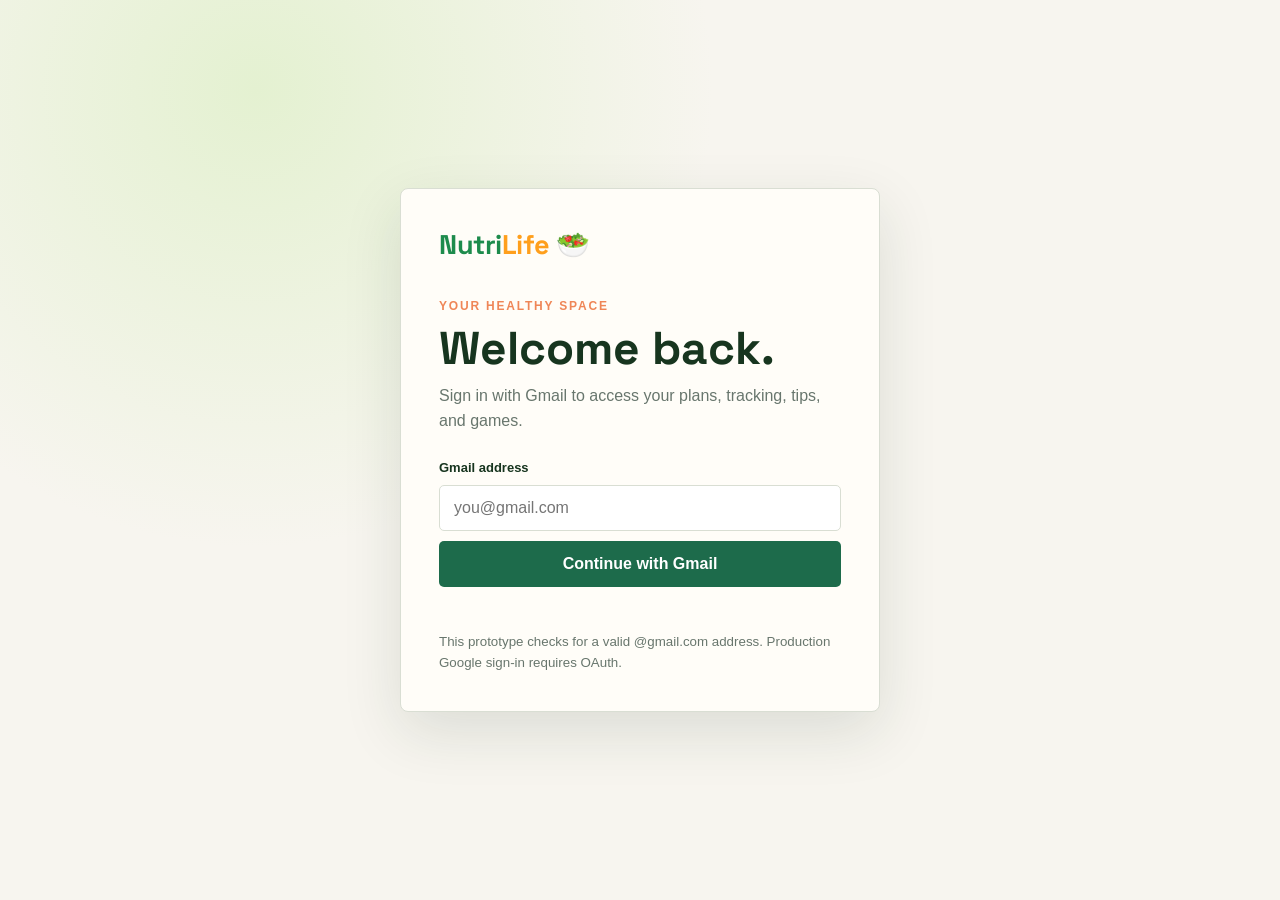
==== commit 3ab80d71: "c" ====
--- a/calculator.html
+++ b/calculator.html
@@ -8,6 +8,7 @@
     <link rel="stylesheet" href="styles.css">
 </head>
 <body>
+    <script src="auth.js"></script>
     <header><nav class="navbar"><a href="index.html" class="logo">Nutri<span>Life</span></a><ul class="nav-links" id="navLinks"><li><a href="index.html" class="active">Calculator</a></li><li><a href="nutrition.html">Nutrition</a></li><li><a href="planner.html">Meal Planner</a></li><li><a href="tips.html">Tips</a></li><li><a href="game.html">Game</a></li></ul><button class="menu-btn" type="button" onclick="toggleMenu()" aria-label="Open menu">Menu</button></nav></header>
     <main class="calculator-shell">
         <section class="intro"><span class="eyebrow">Daily energy, made clear</span><h1>Your calories,<br><span>calculated.</span></h1><p>Estimate your daily energy needs and get a practical macro starting point tailored to your body and goal.</p></section>
--- a/styles.css
+++ b/styles.css
@@ -25,6 +25,18 @@
 .nav-links a { color: var(--muted); font-size: 14px; text-decoration: none; }
 .nav-links a:hover, .nav-links a.active { color: var(--green); }
 .menu-btn { display: none; border: 0; background: var(--green); color: white; padding: 9px 12px; border-radius: 6px; }
+.sign-out { border: 0; background: transparent; color: var(--muted); font: inherit; font-size: 14px; cursor: pointer; }
+.sign-out:hover { color: var(--orange); }
+.login-page { min-height: 100vh; display: grid; place-items: center; background: radial-gradient(circle at 20% 10%, #e4f1d1, transparent 35%), var(--paper); }
+.login-shell { width: min(100% - 36px, 480px); }
+.login-card { padding: 38px; border: 1px solid var(--line); border-radius: 8px; background: var(--panel); box-shadow: 0 20px 60px rgba(23, 53, 31, .12); }
+.login-card .logo { display: block; margin-bottom: 34px; }
+.login-card h1 { font-size: 46px; margin: 12px 0; }
+.login-card p, .login-card small { color: var(--muted); line-height: 1.6; }
+.login-card form { display: grid; gap: 10px; margin: 26px 0 16px; }
+.login-card label { font-size: 13px; font-weight: 700; }
+.login-button { border: 0; border-radius: 5px; padding: 14px; background: var(--green); color: white; font-weight: 700; }
+.login-error { min-height: 18px; color: #c65f48; font-size: 13px; }
 
 .calculator-shell { max-width: 1160px; margin: auto; padding: 78px 24px 110px; }
 .intro { max-width: 740px; margin-bottom: 46px; }
@@ -136,6 +148,16 @@
 .game-controls { display: flex; justify-content: center; gap: 15px; margin-top: 18px; }
 .game-controls button { width: 58px; height: 45px; border: 1px solid rgba(255,255,255,.2); border-radius: 5px; background: #244a35; color: white; font-size: 26px; }
 .game-controls button:hover { background: var(--green); border-color: var(--lime); }
+.game-controls .game-end { width: auto; padding: 0 16px; background: #713a35; font-size: 14px; }
+.meal-input select, .meal-input input { min-width: 0; }
+.planner-actions { display: flex; align-items: center; gap: 10px; flex-wrap: wrap; margin-bottom: 24px; color: #b8c6bd; font-size: 14px; }
+.planner-actions .add-btn { padding: 10px 16px; }
+.planner-actions span { margin-left: auto; font-weight: 700; color: #ffcf8a; }
+.meal-list li strong { color: #1d8b4c; font-size: 12px; margin-right: 4px; text-transform: uppercase; }
+
+@media (max-width: 600px) {
+    .planner-actions span { margin-left: 0; width: 100%; }
+}
 .game-status { color: #b8c6bd; text-align: center; font-size: 13px; margin: 15px 0 0; }
 .game-page footer { background: #0e2118; border-color: rgba(255,255,255,.12); color: #b8c6bd; }
 @media (max-width: 600px) { .game-shell { padding: 48px 16px 65px; } .game-panel { padding: 14px; } .game-stage { height: 420px; } }
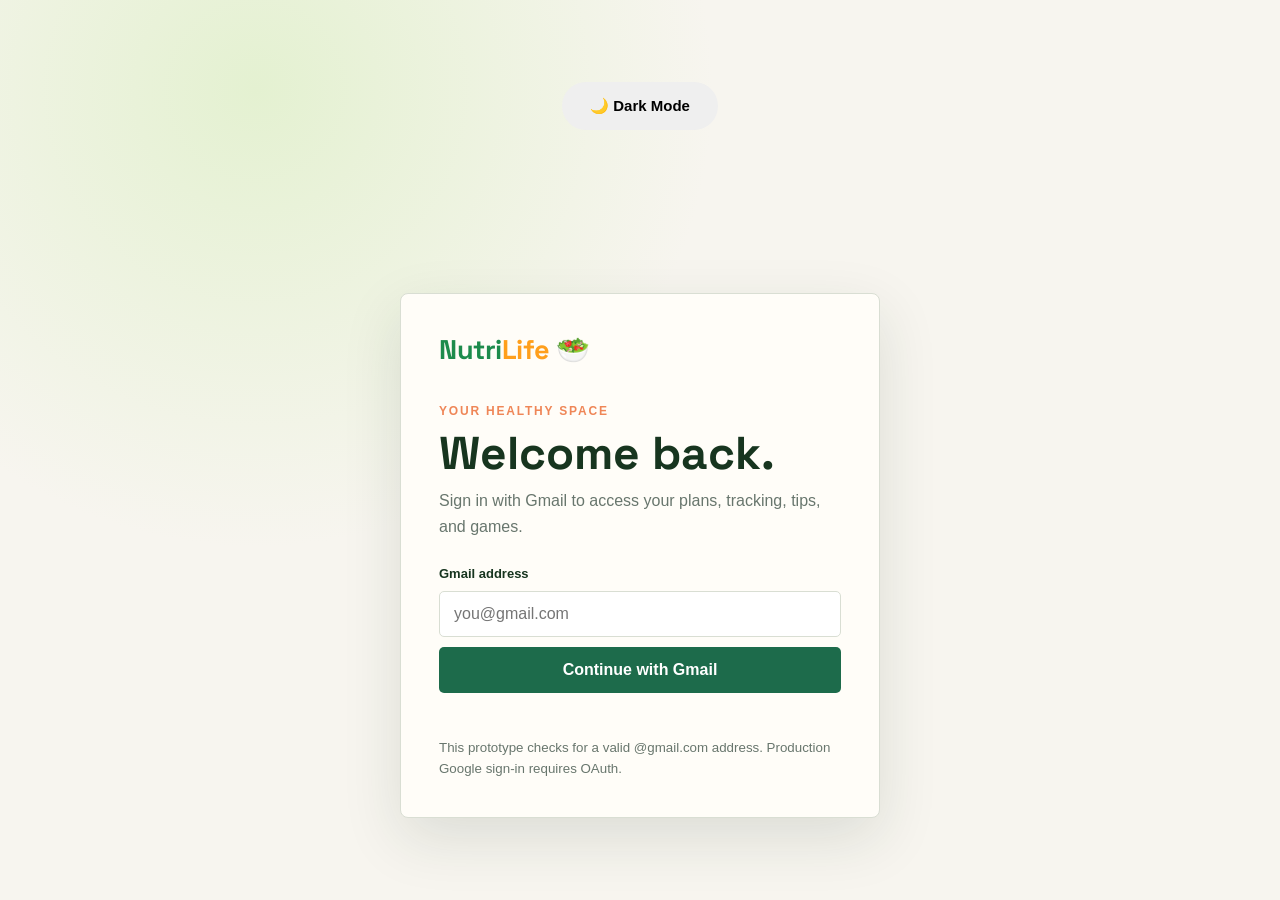
==== commit 55c47fdd: "c" ====
--- a/calculator.html
+++ b/calculator.html
@@ -9,7 +9,7 @@
 </head>
 <body>
     <script src="auth.js"></script>
-    <header><nav class="navbar"><a href="index.html" class="logo">Nutri<span>Life</span></a><ul class="nav-links" id="navLinks"><li><a href="index.html" class="active">Calculator</a></li><li><a href="nutrition.html">Nutrition</a></li><li><a href="planner.html">Meal Planner</a></li><li><a href="tips.html">Tips</a></li><li><a href="game.html">Game</a></li></ul><button class="menu-btn" type="button" onclick="toggleMenu()" aria-label="Open menu">Menu</button></nav></header>
+    <header></header><button id="theme-toggle" class="btn">🌙 Dark Mode</button>><nav class="navbar"><a href="index.html" class="logo">Nutri<span>Life</span></a><ul class="nav-links" id="navLinks"><li><a href="index.html" class="active">Calculator</a></li><li><a href="nutrition.html">Nutrition</a></li><li><a href="planner.html">Meal Planner</a></li><li><a href="tips.html">Tips</a></li><li><a href="game.html">Game</a></li></ul><button class="menu-btn" type="button" onclick="toggleMenu()" aria-label="Open menu">Menu</button></nav></header>
     <main class="calculator-shell">
         <section class="intro"><span class="eyebrow">Daily energy, made clear</span><h1>Your calories,<br><span>calculated.</span></h1><p>Estimate your daily energy needs and get a practical macro starting point tailored to your body and goal.</p></section>
         <div class="calculator-grid">
--- a/styles.css
+++ b/styles.css
@@ -1498,3 +1498,58 @@
         padding: 50px 20px 40px;
     }
 }
+/* Dark Mode Overrides */
+body.dark-theme {
+  --bg-color: #121212;
+  --text-color: #e0e0e0;
+  --card-bg: #1e1e1e;
+  --border-color: #333333;
+  background-color: var(--bg-color);
+  color: var(--text-color);
+}
+
+body.dark-theme .card,
+body.dark-theme header,
+body.dark-theme nav {
+  background-color: var(--card-bg);
+  color: var(--text-color);
+  border-color: var(--border-color);
+}/* Grocery List Styling */
+.grocery-card ul li {
+  padding: 8px 12px;
+  border-bottom: 1px solid var(--border-color, #eee);
+  display: flex;
+  align-items: center;
+  gap: 10px;
+}
+
+.grocery-card ul li input[type="checkbox"] {
+  cursor: pointer;
+}
+
+/* Hide extra UI elements when printing */
+@media print {
+  body * {
+    visibility: hidden;
+  }
+  .grocery-card, .grocery-card * {
+    visibility: visible;
+  }
+  .grocery-card {
+    position: absolute;
+    left: 0;
+    top: 0;
+    width: 100%;
+  }
+  .grocery-actions {
+    display: none;
+  }
+}/* Chart Section Layout */
+.chart-card {
+  padding: 20px;
+  margin-top: 20px;
+}
+
+.chart-card canvas {
+  width: 100% !important;
+}
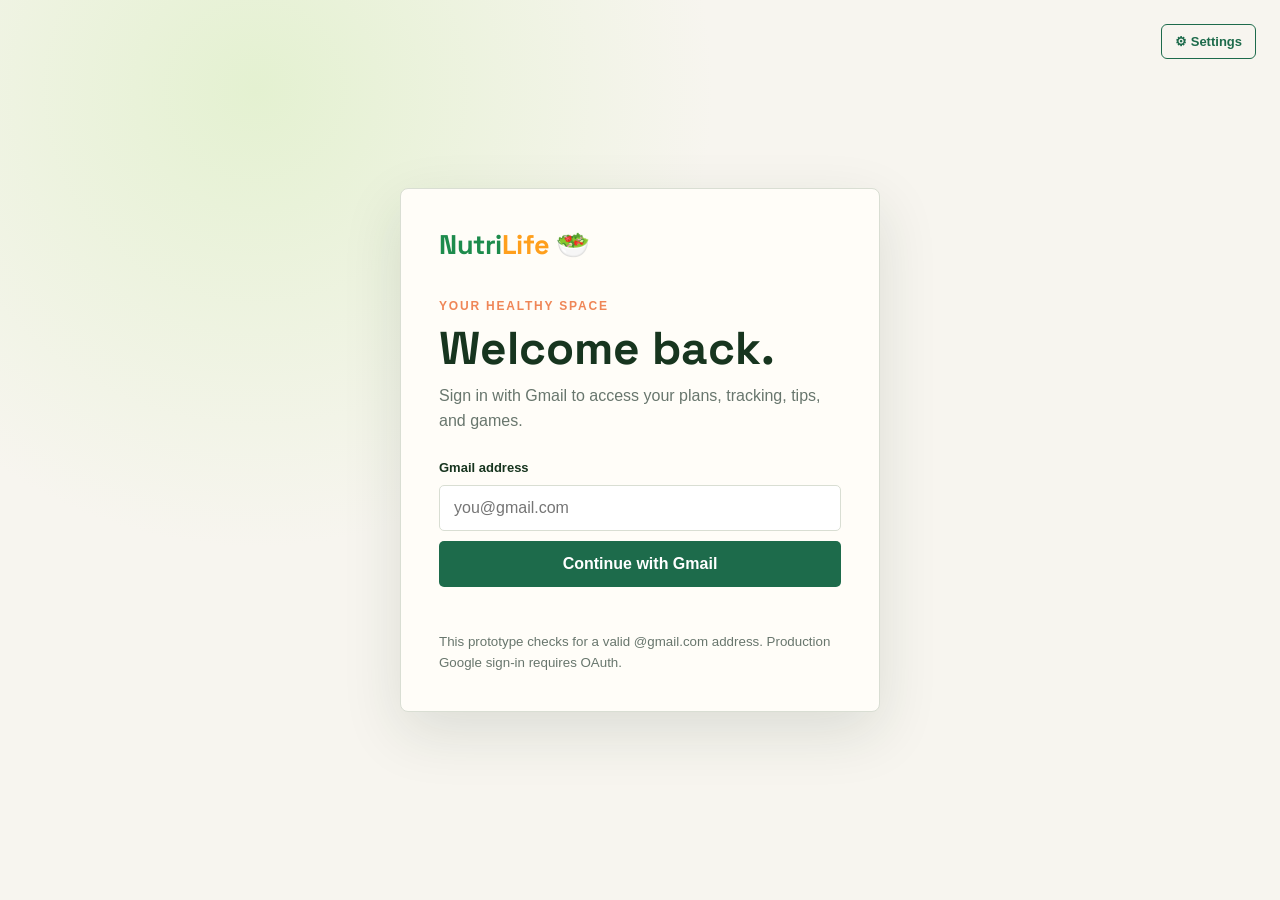
==== commit 6cc42043: "Agent Host changes for agents/web-code-assistance" ====
--- a/calculator.html
+++ b/calculator.html
@@ -9,7 +9,7 @@
 </head>
 <body>
     <script src="auth.js"></script>
-    <header></header><button id="theme-toggle" class="btn">🌙 Dark Mode</button>><nav class="navbar"><a href="index.html" class="logo">Nutri<span>Life</span></a><ul class="nav-links" id="navLinks"><li><a href="index.html" class="active">Calculator</a></li><li><a href="nutrition.html">Nutrition</a></li><li><a href="planner.html">Meal Planner</a></li><li><a href="tips.html">Tips</a></li><li><a href="game.html">Game</a></li></ul><button class="menu-btn" type="button" onclick="toggleMenu()" aria-label="Open menu">Menu</button></nav></header>
+    <header><nav class="navbar"><a href="index.html" class="logo">Nutri<span>Life</span></a><ul class="nav-links" id="navLinks"><li><a href="index.html" class="active">Calculator</a></li><li><a href="nutrition.html">Nutrition</a></li><li><a href="planner.html">Meal Planner</a></li><li><a href="tips.html">Tips</a></li><li><a href="game.html">Game</a></li></ul><button id="settings-toggle" class="settings-btn" type="button" aria-haspopup="dialog" aria-controls="settings-panel">⚙ Settings</button><button class="menu-btn" type="button" onclick="toggleMenu()" aria-label="Open menu">Menu</button></nav></header>
     <main class="calculator-shell">
         <section class="intro"><span class="eyebrow">Daily energy, made clear</span><h1>Your calories,<br><span>calculated.</span></h1><p>Estimate your daily energy needs and get a practical macro starting point tailored to your body and goal.</p></section>
         <div class="calculator-grid">
--- a/styles.css
+++ b/styles.css
@@ -25,6 +25,11 @@
 .nav-links a { color: var(--muted); font-size: 14px; text-decoration: none; }
 .nav-links a:hover, .nav-links a.active { color: var(--green); }
 .menu-btn { display: none; border: 0; background: var(--green); color: white; padding: 9px 12px; border-radius: 6px; }
+.settings-btn { border: 1px solid var(--green); background: transparent; color: var(--green); padding: 9px 13px; border-radius: 6px; font-size: 13px; font-weight: 700; }
+.settings-btn:hover { background: var(--green); color: white; }
+.settings-panel { position: fixed; top: 84px; right: 24px; z-index: 3; width: 220px; padding: 16px; border: 1px solid var(--line); border-radius: 8px; background: var(--panel); box-shadow: 0 12px 30px rgba(23, 53, 31, .16); }
+.settings-panel p { margin: 8px 0 0; color: var(--muted); font-size: 13px; }
+.login-settings { position: fixed; top: 24px; right: 24px; }
 .sign-out { border: 0; background: transparent; color: var(--muted); font: inherit; font-size: 14px; cursor: pointer; }
 .sign-out:hover { color: var(--orange); }
 .login-page { min-height: 100vh; display: grid; place-items: center; background: radial-gradient(circle at 20% 10%, #e4f1d1, transparent 35%), var(--paper); }
@@ -1498,23 +1503,7 @@
         padding: 50px 20px 40px;
     }
 }
-/* Dark Mode Overrides */
-body.dark-theme {
-  --bg-color: #121212;
-  --text-color: #e0e0e0;
-  --card-bg: #1e1e1e;
-  --border-color: #333333;
-  background-color: var(--bg-color);
-  color: var(--text-color);
-}
-
-body.dark-theme .card,
-body.dark-theme header,
-body.dark-theme nav {
-  background-color: var(--card-bg);
-  color: var(--text-color);
-  border-color: var(--border-color);
-}/* Grocery List Styling */
+/* Grocery List Styling */
 .grocery-card ul li {
   padding: 8px 12px;
   border-bottom: 1px solid var(--border-color, #eee);
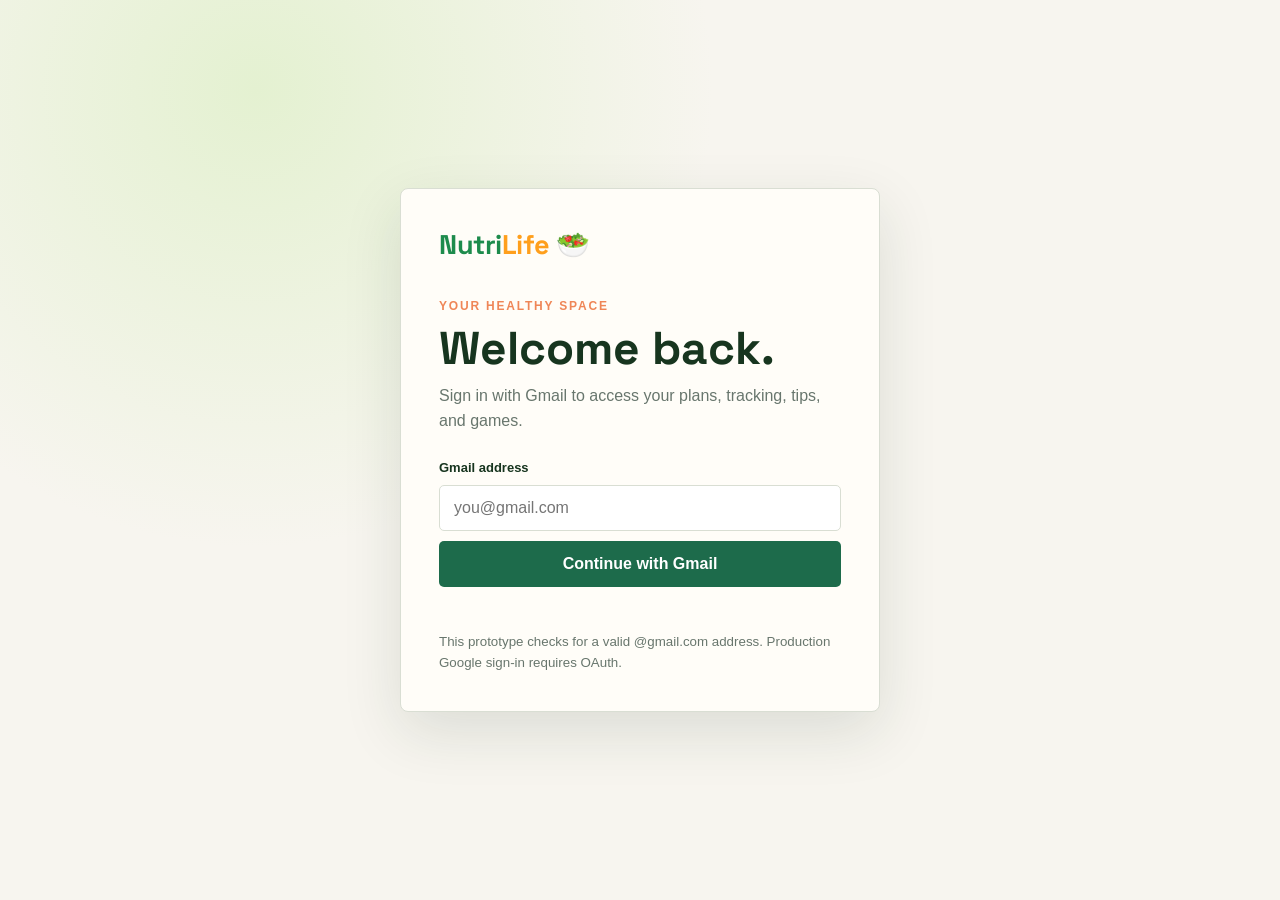
==== commit 189e5c53: "c" ====
--- a/calculator.html
+++ b/calculator.html
@@ -9,7 +9,7 @@
 </head>
 <body>
     <script src="auth.js"></script>
-    <header><nav class="navbar"><a href="index.html" class="logo">Nutri<span>Life</span></a><ul class="nav-links" id="navLinks"><li><a href="index.html" class="active">Calculator</a></li><li><a href="nutrition.html">Nutrition</a></li><li><a href="planner.html">Meal Planner</a></li><li><a href="tips.html">Tips</a></li><li><a href="game.html">Game</a></li></ul><button id="settings-toggle" class="settings-btn" type="button" aria-haspopup="dialog" aria-controls="settings-panel">⚙ Settings</button><button class="menu-btn" type="button" onclick="toggleMenu()" aria-label="Open menu">Menu</button></nav></header>
+    <header><nav class="navbar"><a href="index.html" class="logo">Nutri<span>Life</span></a><ul class="nav-links" id="navLinks"><li><a href="index.html" class="active">Calculator</a></li><li><a href="nutrition.html">Nutrition</a></li><li><a href="planner.html">Meal Planner</a></li><li><a href="tips.html">Tips</a></li><li><a href="game.html">Game</a></li></ul><button class="menu-btn" type="button" onclick="toggleMenu()" aria-label="Open menu">Menu</button></nav></header>
     <main class="calculator-shell">
         <section class="intro"><span class="eyebrow">Daily energy, made clear</span><h1>Your calories,<br><span>calculated.</span></h1><p>Estimate your daily energy needs and get a practical macro starting point tailored to your body and goal.</p></section>
         <div class="calculator-grid">
--- a/styles.css
+++ b/styles.css
@@ -25,11 +25,6 @@
 .nav-links a { color: var(--muted); font-size: 14px; text-decoration: none; }
 .nav-links a:hover, .nav-links a.active { color: var(--green); }
 .menu-btn { display: none; border: 0; background: var(--green); color: white; padding: 9px 12px; border-radius: 6px; }
-.settings-btn { border: 1px solid var(--green); background: transparent; color: var(--green); padding: 9px 13px; border-radius: 6px; font-size: 13px; font-weight: 700; }
-.settings-btn:hover { background: var(--green); color: white; }
-.settings-panel { position: fixed; top: 84px; right: 24px; z-index: 3; width: 220px; padding: 16px; border: 1px solid var(--line); border-radius: 8px; background: var(--panel); box-shadow: 0 12px 30px rgba(23, 53, 31, .16); }
-.settings-panel p { margin: 8px 0 0; color: var(--muted); font-size: 13px; }
-.login-settings { position: fixed; top: 24px; right: 24px; }
 .sign-out { border: 0; background: transparent; color: var(--muted); font: inherit; font-size: 14px; cursor: pointer; }
 .sign-out:hover { color: var(--orange); }
 .login-page { min-height: 100vh; display: grid; place-items: center; background: radial-gradient(circle at 20% 10%, #e4f1d1, transparent 35%), var(--paper); }
@@ -167,18 +162,13 @@
 .game-page footer { background: #0e2118; border-color: rgba(255,255,255,.12); color: #b8c6bd; }
 @media (max-width: 600px) { .game-shell { padding: 48px 16px 65px; } .game-panel { padding: 14px; } .game-stage { height: 420px; } }
 .smart-tools, .insights-grid { display: grid; grid-template-columns: repeat(2, minmax(0, 1fr)); gap: 24px; margin-top: 24px; }
-.quick-log-grid, .preset-buttons { display: grid; grid-template-columns: repeat(3, 1fr); gap: 10px; margin-top: 20px; }
-.quick-log, .preset-buttons button { display: flex; align-items: center; justify-content: center; gap: 8px; min-height: 58px; border: 1px solid var(--line); border-radius: 6px; background: white; color: var(--ink); font-weight: 700; }
-.quick-log:hover, .preset-buttons button:hover { border-color: var(--green); color: var(--green); }
-.quick-log span { display: grid; text-align: left; font-size: 12px; }
-.quick-log small { color: var(--muted); font-size: 11px; font-weight: 400; }
+.smart-tools .unit-panel { grid-column: 1 / -1; }
 .quick-status { color: var(--muted); font-size: 12px; line-height: 1.4; margin-top: 15px; }
 .tool-row { display: flex; align-items: center; gap: 8px; margin-top: 18px; }
 .tool-row input, .tool-row select { min-width: 0; padding: 11px 12px; }
 .tool-row input { flex: 1; }
 .tool-small { border: 0; border-radius: 5px; padding: 11px 14px; background: var(--green); color: white; font-weight: 700; white-space: nowrap; }
 .tool-small:hover { background: #146b39; }
-.barcode-video { width: 100%; max-height: 180px; margin-top: 15px; object-fit: cover; border-radius: 6px; background: #102217; }
 .rings { display: flex; justify-content: space-around; gap: 18px; margin: 24px 0 12px; }
 .ring { --ring-progress: 0deg; width: 92px; height: 92px; display: grid; place-content: center; text-align: center; border-radius: 50%; background: conic-gradient(var(--orange) var(--ring-progress), #e5e9df 0); position: relative; }
 .ring::before { content: ""; position: absolute; inset: 8px; border-radius: 50%; background: var(--panel); }
@@ -204,7 +194,6 @@
     .smart-tools, .insights-grid { grid-template-columns: 1fr; }
 }
 @media (max-width: 480px) {
-    .quick-log-grid, .preset-buttons { grid-template-columns: 1fr; }
     .tool-row { flex-wrap: wrap; }
     .tool-row input, .tool-row select { flex: 1 1 42%; }
     .rings { gap: 8px; }
@@ -1521,6 +1510,7 @@
   body * {
     visibility: hidden;
   }
+
   .grocery-card, .grocery-card * {
     visibility: visible;
   }
@@ -1533,7 +1523,9 @@
   .grocery-actions {
     display: none;
   }
-}/* Chart Section Layout */
+}
+
+/* Chart Section Layout */
 .chart-card {
   padding: 20px;
   margin-top: 20px;
